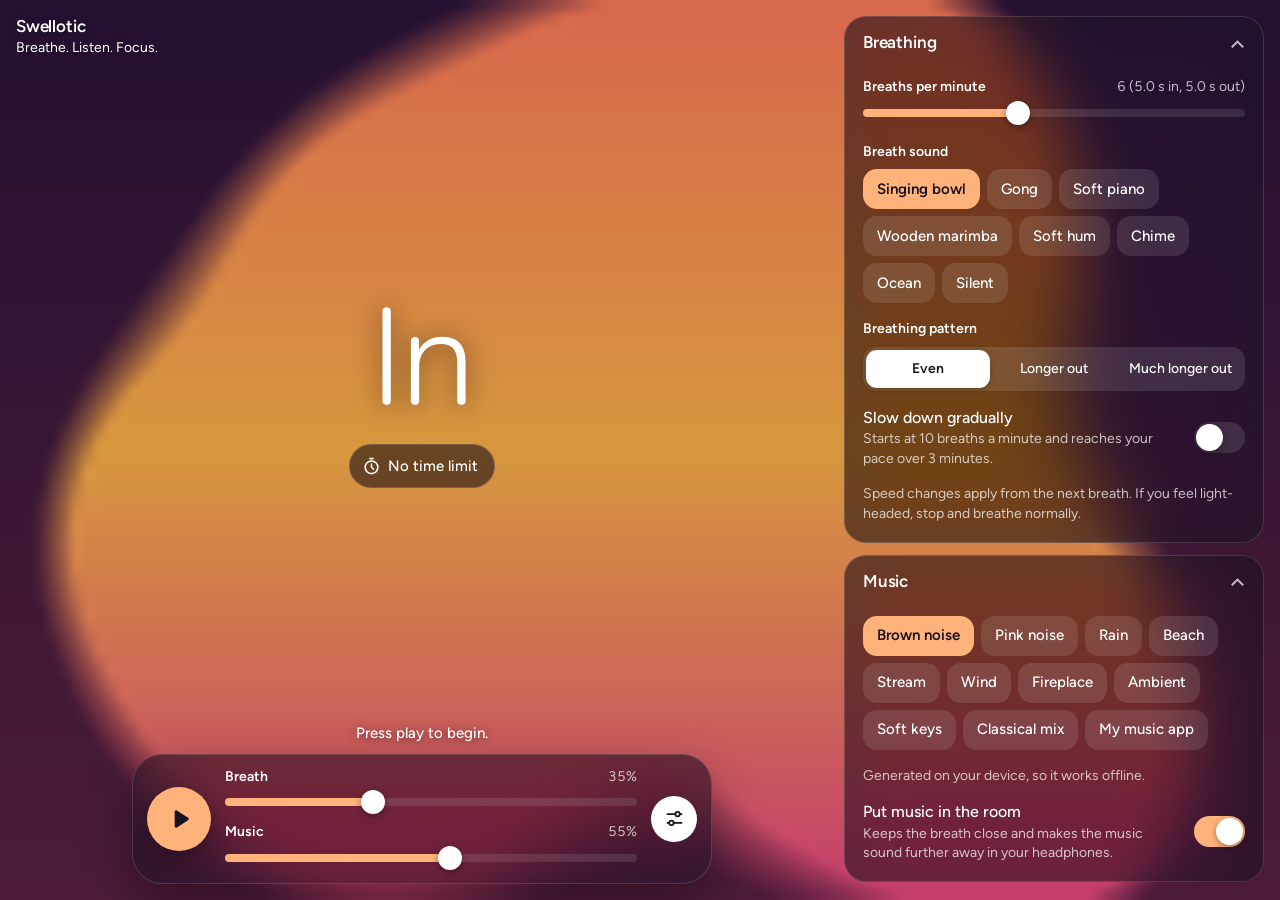
==== index.html @ b5302811 "updated ui" ====
<!doctype html>
<html lang="en-GB">
<head>
<meta charset="utf-8">
<meta name="viewport" content="width=device-width, initial-scale=1, viewport-fit=cover">
<title>Swellotic</title>
<meta name="description" content="A breathing guide with music or ambient sound, with separate volumes for each.">
<meta name="theme-color" content="#15111d">
<meta name="mobile-web-app-capable" content="yes">
<meta name="apple-mobile-web-app-capable" content="yes">
<meta name="apple-mobile-web-app-title" content="Swellotic">
<meta name="apple-mobile-web-app-status-bar-style" content="black-translucent">
<link rel="manifest" href="manifest.webmanifest">
<link rel="icon" href="icons/icon.svg" type="image/svg+xml">
<link rel="icon" href="icons/icon-192.png" type="image/png" sizes="192x192">
<link rel="apple-touch-icon" href="icons/apple-touch-icon.png">
<link rel="stylesheet" href="styles.css">
</head>
<body class="launch">
<div class="splash" id="splash" aria-hidden="true">
  <div class="splash-mark">
    <svg class="splash-art" viewBox="0 0 160 100">
      <defs>
        <linearGradient id="splashSun" x1="0" y1="0" x2="0" y2="1"><stop offset="0" stop-color="#ffc58a"/><stop offset="1" stop-color="#ff7a59"/></linearGradient>
        <radialGradient id="splashGlow"><stop offset="0" stop-color="#ffb27a" stop-opacity=".5"/><stop offset="1" stop-color="#ffb27a" stop-opacity="0"/></radialGradient>
        <clipPath id="splashSea"><path d="M8 59C24 53 40 53 56 59S88 66 104 59 136 52 152 58L160 58V0H0V59Z"/></clipPath>
      </defs>
      <circle class="splash-glow" cx="80" cy="50" r="50" fill="url(#splashGlow)"/>
      <g clip-path="url(#splashSea)"><circle class="splash-sun" cx="80" cy="50" r="24" fill="url(#splashSun)"/></g>
      <path class="splash-wave" d="M8 59C24 53 40 53 56 59S88 66 104 59 136 52 152 58" stroke="#e8487e"/>
      <path class="splash-wave two" d="M20 70C34 65 48 65 62 70S90 76 104 70 128 65 140 69" stroke="#ffb347"/>
    </svg>
    <p class="splash-name"><span style="--i:0">S</span><span style="--i:1">w</span><span style="--i:2">e</span><span style="--i:3">l</span><span style="--i:4">l</span><span style="--i:5">o</span><span style="--i:6">t</span><span style="--i:7">i</span><span style="--i:8">c</span></p>
    <p class="splash-line"><span style="--i:0">Breathe.</span> <span style="--i:1">Listen.</span> <span style="--i:2">Focus.</span></p>
  </div>
</div>
<canvas id="tide" aria-hidden="true"></canvas>
<main class="app" id="app">
  <div class="stage">
    <div class="top"><div class="brand"><h1>Swellotic</h1><p class="tagline">Breathe. Listen. Focus.</p></div></div>
    <div class="phase">
      <span id="word">In</span>
      <span id="timing" class="glass" hidden></span>
      <button id="sessionBtn" class="session-btn glass" type="button" aria-haspopup="dialog" aria-controls="sessionSheet" aria-expanded="false">
        <svg viewBox="0 0 24 24" aria-hidden="true"><circle cx="12" cy="13" r="8"/><path d="M12 9v4l2.5 2.5M10 2h4"/></svg>
        <span class="sr">Session: </span><span id="sessionSum"></span>
      </button>
    </div>
    <div class="foot">
      <p id="status" role="status">Press play to begin.</p>
      <button id="resume" class="update glass" type="button" hidden>Sound paused. Tap to resume.</button>
      <button id="update" class="update glass" type="button" hidden>A new version is ready. Tap to update.</button>
      <div class="now glass" id="nowPlaying" hidden>
        <p class="now-info"><span id="pieceTitle"></span><small><span id="pieceTime"></span><span id="pieceBy"></span></small></p>
        <button id="prevPiece" class="round" type="button" aria-label="Previous piece">
          <svg viewBox="0 0 24 24" aria-hidden="true"><path d="M6 5v14M18 6.5v11a1 1 0 0 1-1.5.9l-8.6-5.5a1 1 0 0 1 0-1.8l8.6-5.5a1 1 0 0 1 1.5.9z"/></svg>
        </button>
        <button id="nextPiece" class="round" type="button" aria-label="Next piece">
          <svg viewBox="0 0 24 24" aria-hidden="true"><path d="M18 5v14M6 6.5v11a1 1 0 0 0 1.5.9l8.6-5.5a1 1 0 0 0 0-1.8L7.5 5.6A1 1 0 0 0 6 6.5z"/></svg>
        </button>
        <button id="repeatOne" class="round" type="button" aria-pressed="false" aria-label="Repeat this piece">
          <svg viewBox="0 0 24 24" aria-hidden="true"><path d="M17 3l3 3-3 3M4 11V9.5A3.5 3.5 0 0 1 7.5 6H20M7 21l-3-3 3-3M20 13v1.5a3.5 3.5 0 0 1-3.5 3.5H4"/><text x="12" y="14.6" font-size="7.5" font-weight="700" text-anchor="middle" fill="currentColor" stroke="none">1</text></svg>
        </button>
      </div>
      <div class="bar glass">
        <button id="go" type="button" aria-label="Start">
          <svg class="play-icon" viewBox="0 0 24 24" aria-hidden="true"><path d="M8 5.3c0-1 1.1-1.6 2-1.1l10.4 6.7c.8.5.8 1.7 0 2.2L10 19.8c-.9.5-2-.1-2-1.1z"/></svg>
          <svg class="stop-icon" viewBox="0 0 24 24" aria-hidden="true"><rect x="6" y="6" width="12" height="12" rx="2.5"/></svg>
        </button>
        <div class="mix">
          <div class="row"><label for="breathVol">Breath <output id="breathOut" for="breathVol"></output></label>
            <input id="breathVol" type="range" min="0" max="100"></div>
          <div class="row"><label for="musicVol">Music <output id="musicOut" for="musicVol"></output></label>
            <input id="musicVol" type="range" min="0" max="100"></div>
        </div>
        <button id="quiet" class="round" type="button" aria-label="Settings" aria-expanded="true" aria-controls="desk">
          <svg viewBox="0 0 24 24" aria-hidden="true"><path d="M4 7h9M18 7h2M4 17h2M11 17h9"/><circle cx="15.5" cy="7" r="2.5"/><circle cx="8.5" cy="17" r="2.5"/></svg>
        </button>
      </div>
    </div>
  </div>

  <div class="desk" id="desk">
    <div class="sheet-head"><h2>Settings</h2><button id="done" class="done-btn" type="button">Done</button></div>
    <div class="desk-body" id="deskBody">
    <details class="panel glass" id="panel-pace">
      <summary><h2>Breathing</h2><span class="sum" id="sum-pace"></span></summary>
      <div class="panel-body">
        <div class="row"><label for="bpm">Breaths per minute <output id="bpmOut" for="bpm"></output></label>
          <input id="bpm" type="range" min="2" max="12" step="0.5"></div>
        <fieldset><legend>Breath sound</legend><div class="chips" id="cue"></div></fieldset>
        <fieldset><legend>Breathing pattern</legend><div class="chips seg" id="ratio"></div></fieldset>
        <label class="check"><span>Slow down gradually<small>Starts at 10 breaths a minute and reaches your pace over 3 minutes.</small></span><input id="ease" type="checkbox"></label>
        <p class="note">Speed changes apply from the next breath. If you feel light-headed, stop and breathe normally.</p>
      </div>
    </details>

    <details class="panel glass" id="panel-music">
      <summary><h2>Music</h2><span class="sum" id="sum-music"></span></summary>
      <div class="panel-body">
        <div class="chips" id="track" role="radiogroup" aria-label="Music"></div>
        <div class="piece" id="classical" hidden>
          <p class="note" id="pieceCount"></p>
          <label class="check" id="saveRow"><span>Save all for offline<small id="savedNote"></small></span><input id="saveAll" type="checkbox"></label>
        </div>
        <p class="note" id="trackNote"></p>
        <label class="check"><span>Put music in the room<small>Keeps the breath close and makes the music sound further away in your headphones.</small></span><input id="room" type="checkbox"></label>
      </div>
    </details>

    <details class="panel glass" id="panel-look">
        <summary><h2>Visuals</h2><span class="sum" id="sum-look"></span></summary>
        <div class="panel-body">
          <fieldset><legend>Scene</legend><div class="chips" id="visual"></div></fieldset>
          <fieldset><legend>Colours</legend><div class="chips" id="palette"></div></fieldset>
          <label class="check"><span>In and Out</span><input id="words" type="checkbox"></label>
          <label class="check"><span>Countdown</span><input id="countdown" type="checkbox"></label>
        </div>
      </details>
    </div>
  </div>
</main>

<div class="scrim" id="scrim"></div>
<section class="drawer" id="sessionSheet" role="dialog" aria-modal="true" aria-labelledby="sessionTitle">
  <div class="drawer-head"><h2 id="sessionTitle">Session</h2><button id="sessionDone" class="done-btn" type="button">Done</button></div>
  <div class="drawer-body">
    <div class="tabs" role="tablist" aria-label="Session type">
      <button class="tab" id="tab-timer" type="button" role="tab" aria-controls="pane-timer">Timer</button>
      <button class="tab" id="tab-interval" type="button" role="tab" aria-controls="pane-interval">Interval</button>
    </div>
    <div class="pane" id="pane-timer" role="tabpanel" aria-labelledby="tab-timer">
      <p class="note">Breathe until you press stop, or for a set time.</p>
      <fieldset><legend>Stop after</legend><div class="chips" id="limit"></div></fieldset>
      <div class="row" id="customRow" hidden><label for="customMin">Custom length <output id="customOut" for="customMin"></output></label>
        <input id="customMin" type="range" min="5" max="240" step="5"></div>
    </div>
    <div class="pane" id="pane-interval" role="tabpanel" aria-labelledby="tab-interval" hidden>
      <p class="note">Take turns between a swell, for focus, and a rest, for a quiet break. Sound pauses while you rest, and a soft chime marks each change.</p>
      <div class="row"><label for="swellMin">Swell <output id="swellOut" for="swellMin"></output></label>
        <input id="swellMin" type="range" min="5" max="90" step="5"></div>
      <div class="row"><label for="restMin">Rest <output id="restOut" for="restMin"></output></label>
        <input id="restMin" type="range" min="1" max="30" step="1"></div>
      <fieldset><legend>Rounds</legend><div class="chips" id="rounds"></div></fieldset>
      <p class="note" id="intervalNote"></p>
    </div>
  </div>
</section>
<script src="app.js"></script>
</body>
</html>
---- styles.css ----
/* Fonts are bundled so the app works offline and visitors' details aren't sent to a font service. Licences are in fonts/. */
@font-face { font-family: "Figtree"; font-style: normal; font-weight: 400; font-display: swap; src: url("fonts/figtree-latin-400-normal.woff2") format("woff2"); }
@font-face { font-family: "Figtree"; font-style: normal; font-weight: 500; font-display: swap; src: url("fonts/figtree-latin-500-normal.woff2") format("woff2"); }
@font-face { font-family: "Figtree"; font-style: normal; font-weight: 600; font-display: swap; src: url("fonts/figtree-latin-600-normal.woff2") format("woff2"); }
@font-face { font-family: "Nunito"; font-style: normal; font-weight: 300; font-display: swap; src: url("fonts/nunito-latin-300-normal.woff2") format("woff2"); }

/* Page basics: safe-area padding keeps content clear of the iPhone notch and home bar. */
:root { padding-top: env(safe-area-inset-top, 0px); padding-bottom: env(safe-area-inset-bottom, 0px); }
body { margin: 0; }
img { max-width: 100%; }
[hidden] { display: none !important; }

/* Layout: the breathing scene fills the window; frosted glass controls float over it, with a player bar always in reach. */
:root {
  color-scheme: dark;
  --ink: #ffffff; --soft: rgba(255, 255, 255, .72); --hair: rgba(255, 255, 255, .14);
  --well: rgba(255, 255, 255, .11); --glass: rgba(26, 21, 36, .62); --sheet: rgba(26, 21, 36, .8);
  --on-tint: #17121f; --tint: #ffb27a; --night: #15111d;
  --body: -apple-system, BlinkMacSystemFont, "SF Pro Text", "Figtree", "Segoe UI", system-ui, sans-serif;
  --round: ui-rounded, "SF Pro Rounded", "Nunito", -apple-system, system-ui, sans-serif;
}
*, *::before, *::after { box-sizing: border-box; }
/* The app fills the visible screen. --app-height and --short come from fitScreen in app.js, because iPhone CSS heights can
   include space under Safari's toolbar, or come up one status bar short in the installed app. */
html, body { height: 100%; height: 100dvh; height: var(--app-height, 100dvh); overflow: hidden; }
body {
  background: var(--night); color: var(--ink); font: 400 16px/1.4 var(--body);
  -webkit-font-smoothing: antialiased; -webkit-tap-highlight-color: transparent;
  padding-left: max(16px, env(safe-area-inset-left, 0px));
  padding-right: max(16px, env(safe-area-inset-right, 0px));
  padding-block: 16px;
}
#tide { position: fixed; top: 0; left: 0; width: 100%; height: 100%; height: 100lvh; height: max(var(--app-height, 100lvh), 100lvh); }
.glass {
  background: var(--glass); border: 1px solid var(--hair);
  -webkit-backdrop-filter: blur(30px) saturate(170%); backdrop-filter: blur(30px) saturate(170%);
}
@supports not ((backdrop-filter: blur(1px)) or (-webkit-backdrop-filter: blur(1px))) { .glass { background: var(--sheet); } }
.app {
  position: relative; height: 100%; display: grid; gap: 16px;
  grid-template-columns: minmax(0, 1fr) minmax(0, 420px);
}
.app.quiet { grid-template-columns: minmax(0, 1fr); }
.app.quiet .desk { display: none; }
.stage { min-width: 0; min-height: 0; display: grid; grid-template-rows: auto minmax(0, 1fr) auto; gap: 12px; }
.top { display: flex; justify-content: space-between; align-items: center; gap: 12px; }
h1 { margin: 0; font: 600 1.0625rem/1.2 var(--body); letter-spacing: -.01em; text-shadow: 0 1px 10px rgba(0, 0, 0, .45); }
.tagline { margin: 2px 0 0; font-size: .875rem; color: var(--ink); text-shadow: 0 1px 10px rgba(0, 0, 0, .6); }
.phase { display: flex; flex-direction: column; gap: 10px; align-items: center; justify-content: center; text-align: center; min-height: 0; }
#word {
  font: 300 clamp(4.5rem, 14vw, 8.5rem)/1 var(--round); letter-spacing: -.02em;
  text-shadow: 0 2px 26px rgba(0, 0, 0, .55);
}
#timing { font-size: .9375rem; font-weight: 500; font-variant-numeric: tabular-nums; padding: 5px 14px; border-radius: 999px; }
.foot { display: grid; gap: 10px; justify-items: center; }
#status { margin: 0; font-size: .9375rem; font-weight: 500; text-align: center; text-shadow: 0 1px 10px rgba(0, 0, 0, .6); }
#status:empty { display: none; }
.done-btn { background: transparent; color: var(--tint); font-weight: 600; min-height: 44px; padding: 0 6px; }

/* Session button under the breathing word, and the drawer it opens. */
.session-btn {
  display: inline-flex; align-items: center; gap: 7px; min-height: 44px; padding: 6px 16px 6px 12px; margin-top: 6px;
  border-radius: 999px; font-size: .9375rem; font-weight: 500; font-variant-numeric: tabular-nums;
}
.session-btn svg { width: 19px; height: 19px; flex: none; fill: none; stroke: currentColor; stroke-width: 2; stroke-linecap: round; }
.scrim { position: fixed; inset: 0; bottom: calc(-1 * var(--short, 0px)); z-index: 11; background: rgba(8, 6, 14, .45); opacity: 0; visibility: hidden; transition: opacity .3s ease, visibility .3s; }
.scrim.open { opacity: 1; visibility: visible; }
.drawer {
  position: fixed; z-index: 12; left: 0; right: 0; bottom: calc(-1 * var(--short, 0px)); max-width: 520px; max-height: 88%; margin-inline: auto;
  display: flex; flex-direction: column; overflow: hidden; border-radius: 28px 28px 0 0;
  background: var(--sheet); border: 1px solid var(--hair); border-bottom: 0; box-shadow: 0 -16px 50px rgba(0, 0, 0, .4);
  -webkit-backdrop-filter: blur(34px) saturate(170%); backdrop-filter: blur(34px) saturate(170%);
  transform: translateY(105%); visibility: hidden; transition: transform .32s cubic-bezier(.2, .9, .3, 1), visibility .32s;
}
.drawer.open { transform: none; visibility: visible; }
.drawer-head {
  display: flex; flex: none; justify-content: space-between; align-items: center; background: #1d1827;
  padding: 10px max(20px, env(safe-area-inset-right, 0px)) 6px max(20px, env(safe-area-inset-left, 0px));
}
.drawer-head h2 { font-size: 1.25rem; }
.drawer-body {
  display: grid; gap: 18px; overflow-y: auto; overscroll-behavior: contain;
  padding: 14px max(20px, env(safe-area-inset-right, 0px)) calc(24px + env(safe-area-inset-bottom, 0px)) max(20px, env(safe-area-inset-left, 0px));
}
.pane { display: grid; gap: 16px; }
/* Timer and Interval tabs, styled like the breathing pattern switch. */
.tabs { display: grid; grid-template-columns: 1fr 1fr; gap: 2px; padding: 3px; border-radius: 14px; background: var(--well); }
.tab { min-height: 44px; border-radius: 11px; background: transparent; font-size: .9375rem; font-weight: 600; color: var(--soft); }
.tab[aria-selected="true"] { background: #fff; color: var(--on-tint); box-shadow: 0 2px 7px rgba(0, 0, 0, .25); }
.update { min-height: 44px; padding: 8px 18px; border-radius: 999px; font-size: .9375rem; font-weight: 500; }
.bar {
  width: 100%; max-width: 580px; border-radius: 30px; padding: 12px 14px;
  display: grid; grid-template-columns: auto minmax(0, 1fr) auto; gap: 14px; align-items: center;
  box-shadow: 0 18px 50px rgba(0, 0, 0, .35);
}
.mix { display: grid; gap: 7px; min-width: 0; }
button { font: inherit; color: inherit; border: 0; cursor: pointer; }
#go {
  width: 64px; height: 64px; border-radius: 50%; background: var(--tint); color: var(--on-tint);
  display: grid; place-items: center; box-shadow: 0 6px 20px rgba(0, 0, 0, .3); transition: transform .16s ease;
}
#go:active { transform: scale(.93); }
#go svg { width: 26px; height: 26px; fill: currentColor; }
#go .stop-icon { display: none; }
#go.playing .play-icon { display: none; }
#go.playing .stop-icon { display: block; }
.round {
  width: 46px; height: 46px; border-radius: 50%; background: var(--well); display: grid; place-items: center;
}
.round svg { width: 21px; height: 21px; stroke: currentColor; fill: none; stroke-width: 2; stroke-linecap: round; }
.round[aria-expanded="true"] { background: var(--ink); color: var(--on-tint); }
.row { display: grid; gap: 3px; min-width: 0; }
.row label { display: flex; flex-wrap: wrap; justify-content: space-between; gap: 2px 10px; font-size: .875rem; font-weight: 600; }
output { font-weight: 400; color: var(--soft); white-space: nowrap; font-variant-numeric: tabular-nums; }
input[type=range] {
  -webkit-appearance: none; appearance: none; width: 100%; height: 26px; margin: 0; background: transparent; cursor: pointer; --v: 50%;
}
input[type=range]::-webkit-slider-runnable-track {
  height: 8px; border-radius: 8px; background: linear-gradient(to right, var(--tint) var(--v), var(--well) var(--v));
}
input[type=range]::-moz-range-track { height: 8px; border-radius: 8px; background: var(--well); }
input[type=range]::-moz-range-progress { height: 8px; border-radius: 8px; background: var(--tint); }
input[type=range]::-webkit-slider-thumb {
  -webkit-appearance: none; width: 24px; height: 24px; margin-top: -8px; border-radius: 50%;
  background: #fff; box-shadow: 0 2px 7px rgba(0, 0, 0, .4);
}
input[type=range]::-moz-range-thumb { width: 24px; height: 24px; border: 0; border-radius: 50%; background: #fff; box-shadow: 0 2px 7px rgba(0, 0, 0, .4); }
input[type=range]:disabled { opacity: .45; }
.desk { display: flex; flex-direction: column; min-width: 0; min-height: 0; }
/* Only the panels scroll, so the settings header can never move. */
.desk-body { flex: 1; display: flex; flex-direction: column; gap: 12px; min-height: 0; overflow-y: auto; scrollbar-width: none; overscroll-behavior: contain; }
.desk-body::-webkit-scrollbar { display: none; }
.sheet-head { display: none; }
.panel { border-radius: 22px; min-width: 0; flex: none; }
.panel summary {
  list-style: none; cursor: pointer; display: grid; grid-template-columns: minmax(0, 1fr) auto;
  column-gap: 10px; align-items: center; min-height: 58px; padding: 11px 18px; border-radius: 22px;
}
.panel summary::-webkit-details-marker { display: none; }
.panel summary::after {
  content: ""; grid-column: 2; grid-row: 1 / span 2; width: 9px; height: 9px; margin-right: 3px;
  border-right: 2px solid var(--soft); border-bottom: 2px solid var(--soft); transform: rotate(45deg); transition: transform .2s ease;
}
.panel[open] summary::after { transform: rotate(-135deg); }
h2 { margin: 0; font-size: 1.0625rem; font-weight: 600; letter-spacing: -.01em; }
.sum { grid-column: 1; color: var(--soft); font-size: .9375rem; overflow-wrap: anywhere; }
.panel[open] .sum { display: none; }
.panel-body { display: grid; gap: 16px; padding: 2px 18px 18px; min-width: 0; }
fieldset { border: 0; padding: 0; margin: 0; min-width: 0; display: grid; gap: 8px; }
legend { padding: 0; margin-bottom: 8px; font-size: .875rem; font-weight: 600; }
.chips { display: flex; flex-wrap: wrap; gap: 7px; }
.chips label { position: relative; cursor: pointer; min-width: 0; }
.chips input { position: absolute; opacity: 0; inset: 0; margin: 0; cursor: pointer; }
.chips span {
  display: flex; align-items: center; justify-content: center; min-height: 40px; padding: 6px 14px; border-radius: 14px;
  background: var(--well); font-size: .9375rem; font-weight: 500; text-align: center; transition: background .16s ease, color .16s ease;
}
.chips input:checked + span { background: var(--tint); color: var(--on-tint); font-weight: 600; }
.chips.seg { display: grid; grid-auto-flow: column; grid-auto-columns: minmax(0, 1fr); gap: 2px; padding: 3px; border-radius: 14px; background: var(--well); }
.chips.seg span { background: transparent; min-height: 38px; padding: 5px 6px; border-radius: 11px; font-size: .875rem; }
.chips.seg input:checked + span { background: #fff; box-shadow: 0 2px 7px rgba(0, 0, 0, .25); }
.check { display: flex; gap: 12px; align-items: center; justify-content: space-between; cursor: pointer; font-weight: 500; }
.check small { display: block; color: var(--soft); font-size: .875rem; font-weight: 400; }
.check input {
  -webkit-appearance: none; appearance: none; flex: none; position: relative; margin: 0; width: 51px; height: 31px;
  border-radius: 31px; background: var(--well); cursor: pointer; transition: background .2s ease;
}
.check input::after {
  content: ""; position: absolute; top: 2px; left: 2px; width: 27px; height: 27px; border-radius: 50%;
  background: #fff; box-shadow: 0 2px 6px rgba(0, 0, 0, .35); transition: transform .2s ease;
}
.check input:checked { background: var(--tint); }
.check input:checked::after { transform: translateX(20px); }
.check input:disabled { opacity: .45; }
.note { margin: 0; color: var(--soft); font-size: .875rem; }
/* Classical mix on the main screen: what's playing, with previous, next and repeat-one controls. */
.now {
  width: 100%; max-width: 580px; border-radius: 22px; padding: 6px 8px 6px 16px;
  display: grid; grid-template-columns: minmax(0, 1fr) auto auto auto; gap: 4px; align-items: center;
}
.now-info { margin: 0; display: grid; min-width: 0; font-size: .9375rem; font-weight: 600; }
.now-info > span, .now-info small { overflow: hidden; white-space: nowrap; text-overflow: ellipsis; }
.now-info small { color: var(--soft); font-size: .8125rem; font-weight: 400; font-variant-numeric: tabular-nums; }
#pieceTime:not(:empty) + span::before { content: " · "; }
.now .round { width: 44px; height: 44px; background: transparent; }
.piece { display: grid; gap: 10px; padding: 12px 14px; border-radius: 16px; background: var(--well); }
.round[aria-pressed="true"] { background: var(--tint); color: var(--on-tint); }
.sr { position: absolute; width: 1px; height: 1px; overflow: hidden; clip-path: inset(50%); }
:focus-visible, .chips input:focus-visible + span, .file:focus-within { outline: 2px solid var(--ink); outline-offset: 2px; }
@media (max-width: 899px) {
  .app, .app.quiet { grid-template-columns: minmax(0, 1fr); }
  .desk, .app.quiet .desk {
    display: flex; position: fixed; z-index: 5; left: 0; right: 0; bottom: calc(-1 * var(--short, 0px)); max-width: 620px; margin-inline: auto; max-height: 84%;
    overflow: hidden; border-radius: 28px 28px 0 0; background: var(--sheet); border: 1px solid var(--hair); border-bottom: 0;
    -webkit-backdrop-filter: blur(34px) saturate(170%); backdrop-filter: blur(34px) saturate(170%);
    box-shadow: 0 -16px 50px rgba(0, 0, 0, .4); transition: transform .32s cubic-bezier(.2, .9, .3, 1), visibility .32s;
  }
  .app.quiet .desk { transform: translateY(105%); visibility: hidden; }
  .sheet-head {
    display: flex; flex: none; justify-content: space-between; align-items: center; background: #1d1827;
    padding: 10px max(20px, env(safe-area-inset-right, 0px)) 6px max(20px, env(safe-area-inset-left, 0px));
  }
  .desk-body { padding: 10px max(14px, env(safe-area-inset-right, 0px)) calc(18px + env(safe-area-inset-bottom, 0px)) max(14px, env(safe-area-inset-left, 0px)); }
  .sheet-head h2 { font-size: 1.25rem; }
}
@media (max-height: 640px) { #go { width: 54px; height: 54px; } #word { font-size: 4rem; } }
@media (prefers-reduced-motion: reduce) { * { transition: none !important; } }

/* Launch screen: the sun rises behind the swell like a breath in, the name settles, then the tagline arrives one word at a time.
   It fades away by itself after about two and a half seconds, and a tap or key press skips it. */
.splash {
  position: fixed; inset: 0; bottom: calc(-1 * var(--short, 0px)); z-index: 20; display: grid; place-items: center; padding: 24px;
  background: radial-gradient(120% 80% at 50% 40%, #2a1238 0%, var(--night) 70%);
  animation: splash-out .5s cubic-bezier(.4, 0, .2, 1) 2.1s forwards;
}
.splash.skip { animation: splash-out .3s ease forwards; }
.splash-mark { display: grid; justify-items: center; text-align: center; animation: splash-drift .5s cubic-bezier(.4, 0, .2, 1) 2.1s forwards; }
.splash.skip .splash-mark { animation: splash-drift .3s ease forwards; }
.splash-art { width: min(52vw, 200px); height: auto; overflow: visible; margin-bottom: 6px; }
.splash-art * { transform-box: fill-box; transform-origin: center; }
.splash-glow { opacity: 0; animation: splash-glow 1.6s cubic-bezier(.2, .8, .2, 1) .1s forwards; }
.splash-sun { transform: translateY(70%); animation: splash-rise 1.2s cubic-bezier(.22, .9, .25, 1) .15s forwards; }
.splash-wave { fill: none; stroke-width: 3.2; stroke-linecap: round; stroke-dasharray: 160; stroke-dashoffset: 160; animation: splash-draw 1s cubic-bezier(.45, 0, .2, 1) .2s forwards; }
.splash-wave.two { stroke-width: 2.6; opacity: .85; animation-delay: .38s; }
.splash-name { margin: 0; font: 300 clamp(2.75rem, 13vw, 4.25rem)/1.05 var(--round); letter-spacing: -.015em; }
.splash-name span {
  display: inline-block; opacity: 0; transform: translateY(.3em); filter: blur(6px);
  animation: splash-letter .8s cubic-bezier(.2, .8, .2, 1) calc(.5s + var(--i) * 45ms) forwards;
}
/* The breathing word waits until the launch screen has gone, so the two don't overlap. */
.phase { transition: opacity .6s ease; }
.launch .phase { opacity: 0; }
/* The negative margin cancels the letter spacing after the last word, so the line stays centred. */
.splash-line { margin: 14px -.26em 0 0; font-size: .8125rem; font-weight: 500; letter-spacing: .26em; text-transform: uppercase; color: #ffb27a; }
.splash-line span { display: inline-block; opacity: 0; transform: translateY(6px); animation: splash-word .6s ease calc(1.05s + var(--i) * .2s) forwards; }
@keyframes splash-glow { from { opacity: 0; transform: scale(.4); } to { opacity: 1; transform: scale(1); } }
@keyframes splash-rise { to { transform: none; } }
@keyframes splash-draw { to { stroke-dashoffset: 0; } }
@keyframes splash-letter { to { opacity: 1; transform: none; filter: none; } }
@keyframes splash-word { to { opacity: 1; transform: none; } }
@keyframes splash-drift { to { transform: scale(1.04); filter: blur(4px); } }
@keyframes splash-out { to { opacity: 0; visibility: hidden; pointer-events: none; } }
@media (prefers-reduced-motion: reduce) {
  .splash-mark, .splash-mark *, .splash.skip .splash-mark { animation: none !important; opacity: 1 !important; transform: none !important; filter: none !important; stroke-dashoffset: 0 !important; }
  .splash-wave.two { opacity: .85 !important; }
}
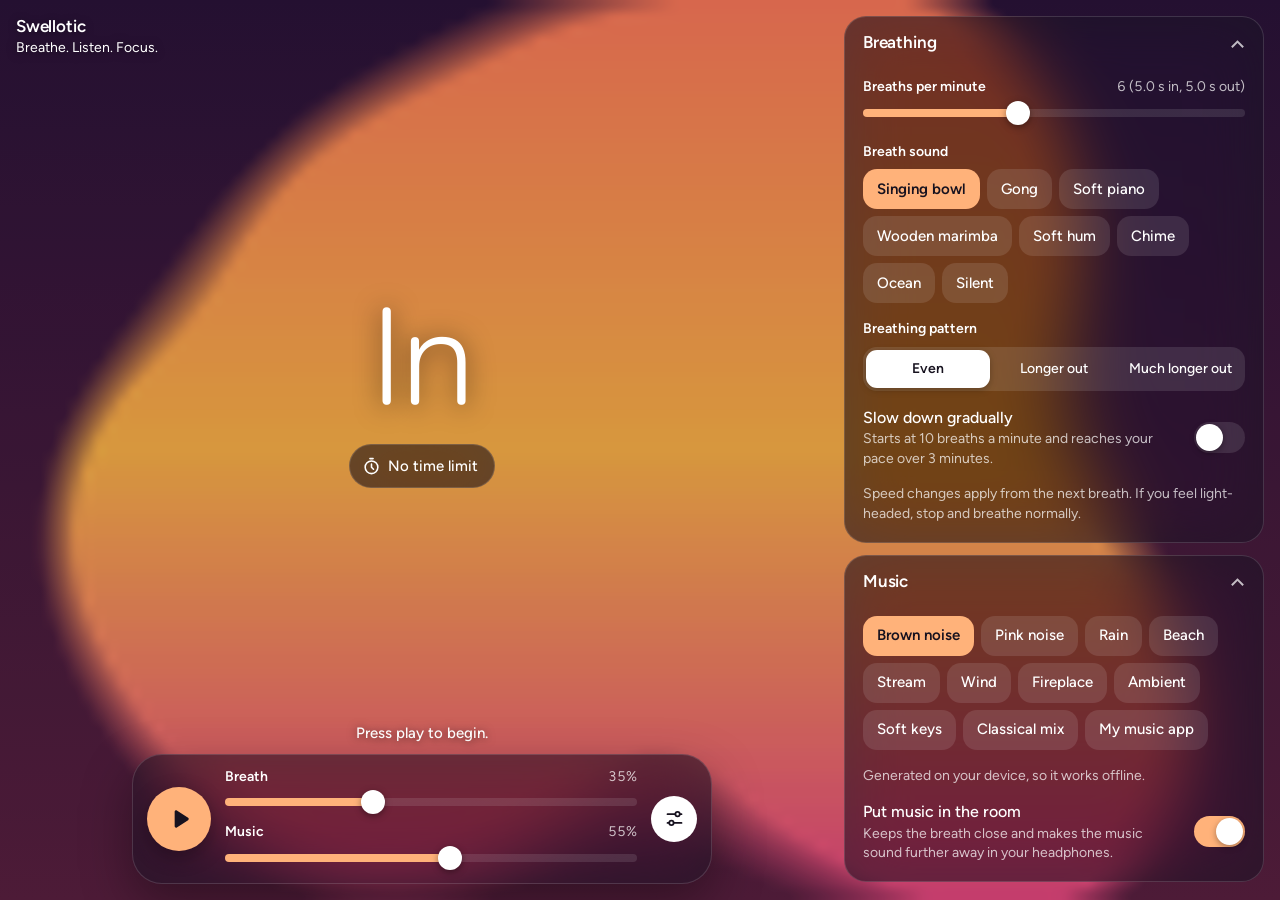
==== commit 7d4cb028: "Updated ui" ====
--- a/index.html
+++ b/index.html
@@ -122,7 +122,7 @@
 </main>
 
 <div class="scrim" id="scrim"></div>
-<section class="drawer" id="sessionSheet" role="dialog" aria-modal="true" aria-labelledby="sessionTitle">
+<section class="drawer" id="sessionSheet" tabindex="-1" role="dialog" aria-modal="true" aria-labelledby="sessionTitle">
   <div class="drawer-head"><h2 id="sessionTitle">Session</h2><button id="sessionDone" class="done-btn" type="button">Done</button></div>
   <div class="drawer-body">
     <div class="tabs" role="tablist" aria-label="Session type">
--- a/styles.css
+++ b/styles.css
@@ -22,7 +22,9 @@
 *, *::before, *::after { box-sizing: border-box; }
 /* The app fills the visible screen. --app-height and --short come from fitScreen in app.js, because iPhone CSS heights can
    include space under Safari's toolbar, or come up one status bar short in the installed app. */
-html, body { height: 100%; height: 100dvh; height: var(--app-height, 100dvh); overflow: hidden; }
+html { height: 100%; height: 100dvh; height: var(--app-height, 100dvh); overflow: hidden; }
+/* The body fills the space inside the page's status bar and home indicator padding, never the full height. */
+body { height: 100%; overflow: hidden; }
 body {
   background: var(--night); color: var(--ink); font: 400 16px/1.4 var(--body);
   -webkit-font-smoothing: antialiased; -webkit-tap-highlight-color: transparent;
@@ -73,6 +75,7 @@
   transform: translateY(105%); visibility: hidden; transition: transform .32s cubic-bezier(.2, .9, .3, 1), visibility .32s;
 }
 .drawer.open { transform: none; visibility: visible; }
+.drawer:focus { outline: none; }
 .drawer-head {
   display: flex; flex: none; justify-content: space-between; align-items: center; background: #1d1827;
   padding: 10px max(20px, env(safe-area-inset-right, 0px)) 6px max(20px, env(safe-area-inset-left, 0px));
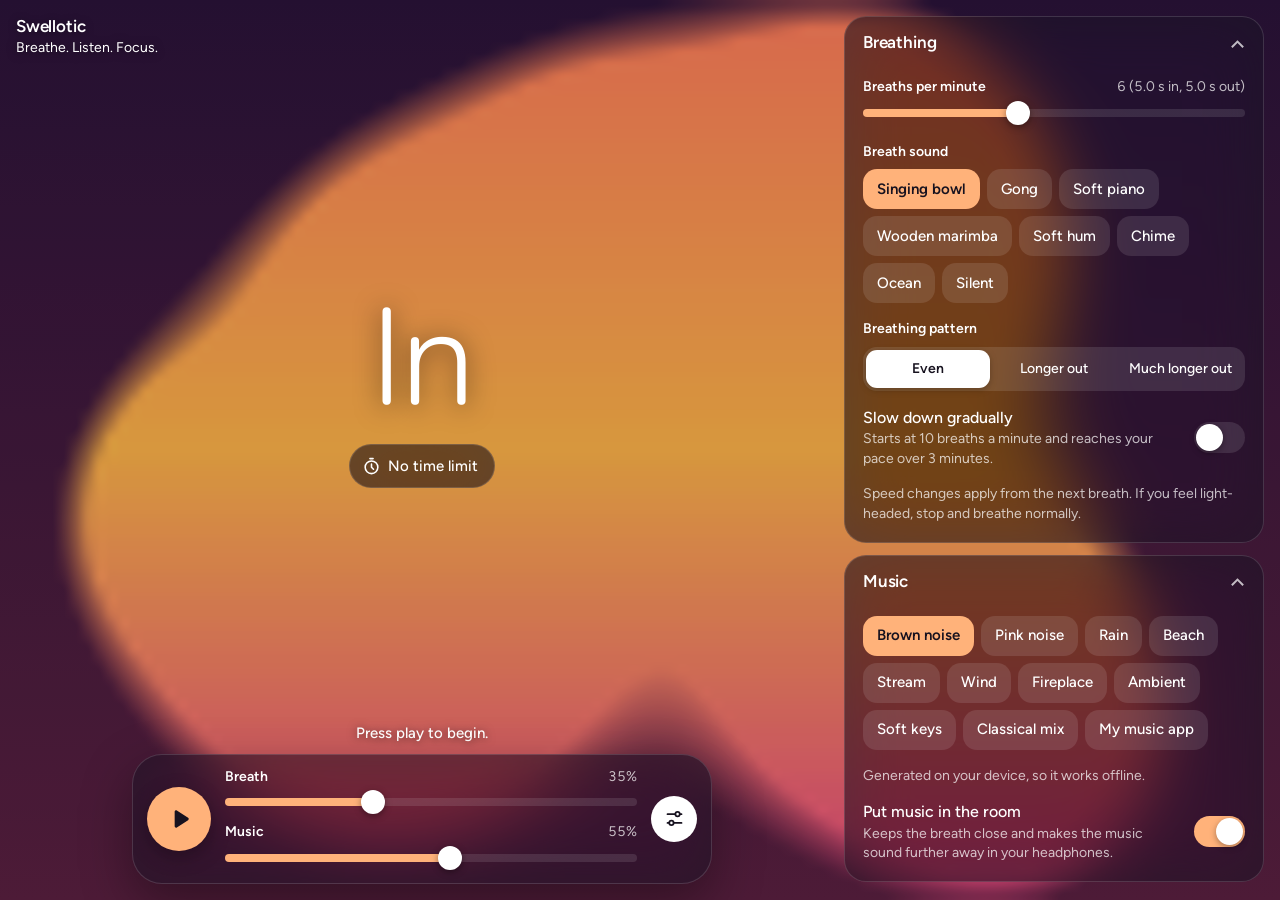
==== commit e0469034: "Add Privacy and Help pages for the web and iPhone apps privacy.html covers what stays on the device," ====
--- a/index.html
+++ b/index.html
@@ -10,6 +10,8 @@
 <meta name="apple-mobile-web-app-capable" content="yes">
 <meta name="apple-mobile-web-app-title" content="Swellotic">
 <meta name="apple-mobile-web-app-status-bar-style" content="black-translucent">
+<!-- Once the iPhone app is on the App Store, add Apple's Smart App Banner here with its app ID from App Store Connect:
+     <meta name="apple-itunes-app" content="app-id=0000000000"> -->
 <link rel="manifest" href="manifest.webmanifest">
 <link rel="icon" href="icons/icon.svg" type="image/svg+xml">
 <link rel="icon" href="icons/icon-192.png" type="image/png" sizes="192x192">
@@ -117,6 +119,7 @@
           <label class="check"><span>Countdown</span><input id="countdown" type="checkbox"></label>
         </div>
       </details>
+    <p class="links"><a href="support.html">Help</a><a href="privacy.html">Privacy</a></p>
     </div>
   </div>
 </main>
--- a/styles.css
+++ b/styles.css
@@ -5,7 +5,8 @@
 @font-face { font-family: "Nunito"; font-style: normal; font-weight: 300; font-display: swap; src: url("fonts/nunito-latin-300-normal.woff2") format("woff2"); }
 
 /* Page basics: safe-area padding keeps content clear of the iPhone notch and home bar. */
-:root { padding-top: env(safe-area-inset-top, 0px); padding-bottom: env(safe-area-inset-bottom, 0px); }
+/* The status bar and home indicator space is padding inside the body, so the body reaches the screen's edges and nothing,
+   such as the player bar's shadow, is cut off in a hard line above the home indicator. */
 body { margin: 0; }
 img { max-width: 100%; }
 [hidden] { display: none !important; }
@@ -23,14 +24,14 @@
 /* The app fills the visible screen. --app-height and --short come from fitScreen in app.js, because iPhone CSS heights can
    include space under Safari's toolbar, or come up one status bar short in the installed app. */
 html { height: 100%; height: 100dvh; height: var(--app-height, 100dvh); overflow: hidden; }
-/* The body fills the space inside the page's status bar and home indicator padding, never the full height. */
 body { height: 100%; overflow: hidden; }
 body {
   background: var(--night); color: var(--ink); font: 400 16px/1.4 var(--body);
   -webkit-font-smoothing: antialiased; -webkit-tap-highlight-color: transparent;
   padding-left: max(16px, env(safe-area-inset-left, 0px));
   padding-right: max(16px, env(safe-area-inset-right, 0px));
-  padding-block: 16px;
+  padding-top: calc(16px + env(safe-area-inset-top, 0px));
+  padding-bottom: calc(16px + env(safe-area-inset-bottom, 0px));
 }
 #tide { position: fixed; top: 0; left: 0; width: 100%; height: 100%; height: 100lvh; height: max(var(--app-height, 100lvh), 100lvh); }
 .glass {
@@ -176,6 +177,9 @@
 .check input:checked::after { transform: translateX(20px); }
 .check input:disabled { opacity: .45; }
 .note { margin: 0; color: var(--soft); font-size: .875rem; }
+.links { margin: 0; display: flex; justify-content: center; gap: 8px; flex: none; }
+.links a { display: inline-flex; align-items: center; min-height: 44px; padding: 0 12px; color: var(--soft); font-size: .875rem; font-weight: 500; text-decoration: none; }
+.links a:hover, .links a:focus-visible { color: var(--ink); text-decoration: underline; }
 /* Classical mix on the main screen: what's playing, with previous, next and repeat-one controls. */
 .now {
   width: 100%; max-width: 580px; border-radius: 22px; padding: 6px 8px 6px 16px;
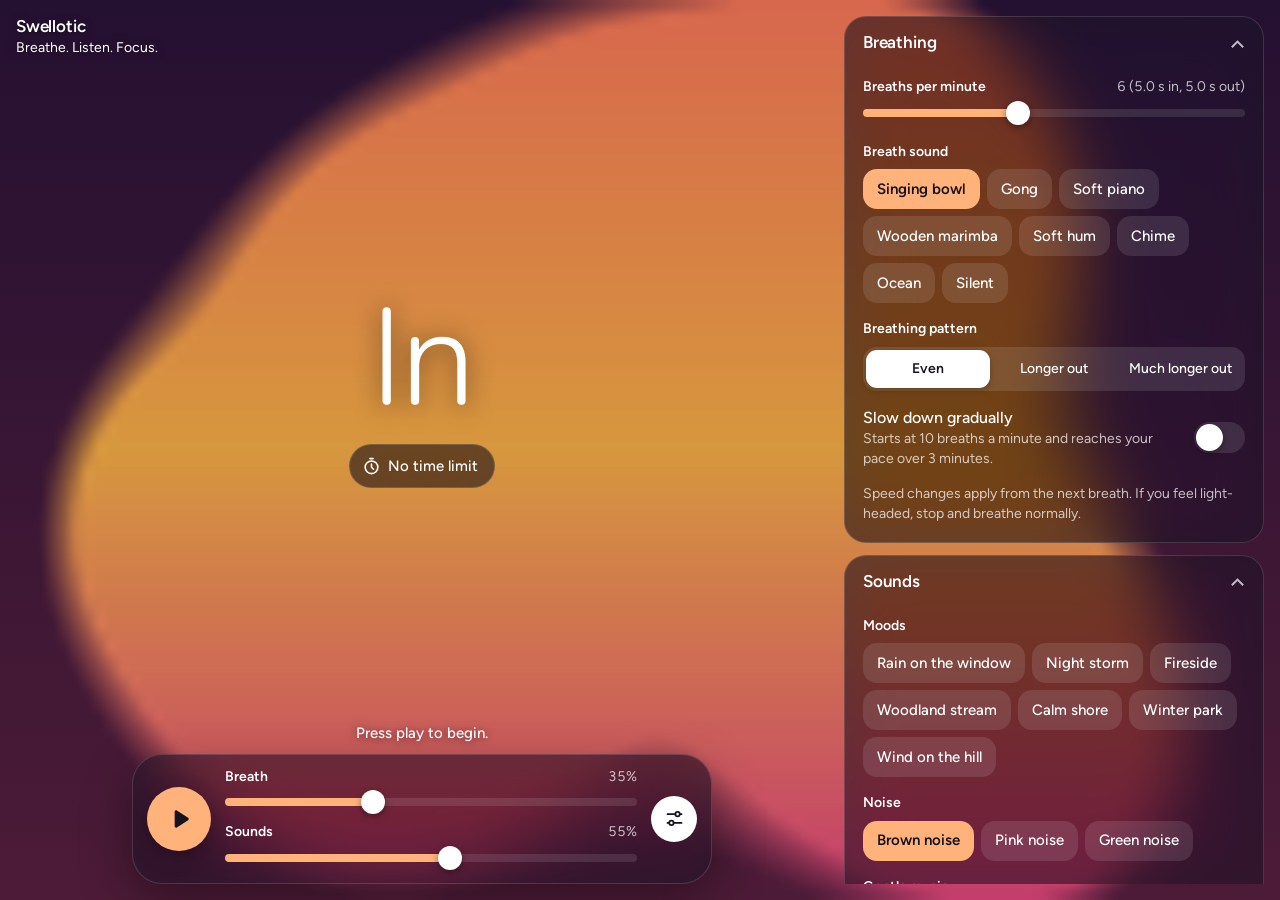
==== commit b7ae4156: "Add sound moods and Adjust sound (test branch) The Music section becomes Sounds, with moods as the m" ====
--- a/index.html
+++ b/index.html
@@ -72,7 +72,7 @@
         <div class="mix">
           <div class="row"><label for="breathVol">Breath <output id="breathOut" for="breathVol"></output></label>
             <input id="breathVol" type="range" min="0" max="100"></div>
-          <div class="row"><label for="musicVol">Music <output id="musicOut" for="musicVol"></output></label>
+          <div class="row"><label for="musicVol">Sounds <output id="musicOut" for="musicVol"></output></label>
             <input id="musicVol" type="range" min="0" max="100"></div>
         </div>
         <button id="quiet" class="round" type="button" aria-label="Settings" aria-expanded="true" aria-controls="desk">
@@ -98,15 +98,22 @@
     </details>
 
     <details class="panel glass" id="panel-music">
-      <summary><h2>Music</h2><span class="sum" id="sum-music"></span></summary>
+      <summary><h2>Sounds</h2><span class="sum" id="sum-music"></span></summary>
       <div class="panel-body">
-        <div class="chips" id="track" role="radiogroup" aria-label="Music"></div>
+        <fieldset><legend>Moods</legend><div class="chips" id="track-moods"></div></fieldset>
+        <fieldset><legend>Noise</legend><div class="chips" id="track-noise"></div></fieldset>
+        <fieldset><legend>Gentle music</legend><div class="chips" id="track-music"></div></fieldset>
+        <button class="adjust-row" id="adjustBtn" type="button" aria-haspopup="dialog" aria-controls="adjustSheet" aria-expanded="false">
+          <span class="adjust-icon" aria-hidden="true"><svg viewBox="0 0 24 24"><path d="M4 7h10M18 7h2M4 17h4M12 17h8"/><circle cx="16" cy="7" r="2"/><circle cx="10" cy="17" r="2"/></svg></span>
+          <span class="adjust-text">Adjust sound<small id="adjustSum">As designed</small></span>
+          <svg class="adjust-chev" viewBox="0 0 24 24" aria-hidden="true"><path d="M9 6l6 6-6 6"/></svg>
+        </button>
         <div class="piece" id="classical" hidden>
           <p class="note" id="pieceCount"></p>
           <label class="check" id="saveRow"><span>Save all for offline<small id="savedNote"></small></span><input id="saveAll" type="checkbox"></label>
         </div>
         <p class="note" id="trackNote"></p>
-        <label class="check"><span>Put music in the room<small>Keeps the breath close and makes the music sound further away in your headphones.</small></span><input id="room" type="checkbox"></label>
+        <label class="check"><span>Put sounds in the room<small>Keeps the breath close and makes the sounds seem further away in your headphones.</small></span><input id="room" type="checkbox"></label>
       </div>
     </details>
 
@@ -149,6 +156,28 @@
     </div>
   </div>
 </section>
+<section class="drawer" id="adjustSheet" tabindex="-1" role="dialog" aria-modal="true" aria-labelledby="adjustTitle">
+  <div class="drawer-head"><h2 id="adjustTitle">Adjust sound</h2><button id="adjustDone" class="done-btn" type="button">Done</button></div>
+  <div class="drawer-body">
+    <div class="row"><label for="adjDistance">Distance</label>
+      <input id="adjDistance" type="range" min="0" max="100" step="1">
+      <div class="ends" aria-hidden="true"><span>Near</span><span>Far</span></div></div>
+    <div class="row"><label for="adjTone">Tone</label>
+      <input id="adjTone" type="range" min="-100" max="100" step="1">
+      <div class="ends" aria-hidden="true"><span>Warm</span><span>Bright</span></div></div>
+    <button class="fine-toggle" id="fineBtn" type="button" aria-expanded="false" aria-controls="fine">
+      <span>Fine tune<small id="fineSum">Not changed</small></span>
+      <svg viewBox="0 0 24 24" aria-hidden="true"><path d="M6 9l6 6 6-6"/></svg>
+    </button>
+    <div class="fine" id="fine" hidden>
+      <div class="layers" id="layers"></div>
+      <fieldset><legend>Frequencies</legend>
+        <div class="faders" id="faders"></div>
+      </fieldset>
+    </div>
+    <button class="text-btn" id="adjustReset" type="button">Reset to how it was designed</button>
+  </div>
+</section>
 <script src="app.js"></script>
 </body>
 </html>
--- a/styles.css
+++ b/styles.css
@@ -22,7 +22,10 @@
 }
 *, *::before, *::after { box-sizing: border-box; }
 /* The app fills the visible screen. --app-height and --short come from fitScreen in app.js, because iPhone CSS heights can
-   include space under Safari's toolbar, or come up one status bar short in the installed app. */
+   include space under Safari's toolbar, or come up one status bar short in the installed app.
+   Sheets fixed to the bottom already reach the real bottom there, so they use bottom: 0. Moving them down by --short hid
+   their last 62 points off the screen (Lloyd's iPhone, 6 November 2026). The scrim and launch screen still extend by it,
+   which is harmless. */
 html { height: 100%; height: 100dvh; height: var(--app-height, 100dvh); overflow: hidden; }
 body { height: 100%; overflow: hidden; }
 body {
@@ -69,7 +72,7 @@
 .scrim { position: fixed; inset: 0; bottom: calc(-1 * var(--short, 0px)); z-index: 11; background: rgba(8, 6, 14, .45); opacity: 0; visibility: hidden; transition: opacity .3s ease, visibility .3s; }
 .scrim.open { opacity: 1; visibility: visible; }
 .drawer {
-  position: fixed; z-index: 12; left: 0; right: 0; bottom: calc(-1 * var(--short, 0px)); max-width: 520px; max-height: 88%; margin-inline: auto;
+  position: fixed; z-index: 12; left: 0; right: 0; bottom: 0; max-width: 520px; max-height: 88%; margin-inline: auto;
   display: flex; flex-direction: column; overflow: hidden; border-radius: 28px 28px 0 0;
   background: var(--sheet); border: 1px solid var(--hair); border-bottom: 0; box-shadow: 0 -16px 50px rgba(0, 0, 0, .4);
   -webkit-backdrop-filter: blur(34px) saturate(170%); backdrop-filter: blur(34px) saturate(170%);
@@ -161,7 +164,9 @@
 }
 .chips input:checked + span { background: var(--tint); color: var(--on-tint); font-weight: 600; }
 .chips.seg { display: grid; grid-auto-flow: column; grid-auto-columns: minmax(0, 1fr); gap: 2px; padding: 3px; border-radius: 14px; background: var(--well); }
-.chips.seg span { background: transparent; min-height: 38px; padding: 5px 6px; border-radius: 11px; font-size: .875rem; }
+.chips.seg label { display: flex; }
+/* Every option fills the switch's full height, so the chosen one stays the same size when another option's label wraps. */
+.chips.seg span { flex: 1; background: transparent; min-height: 38px; padding: 5px 6px; border-radius: 11px; font-size: .875rem; }
 .chips.seg input:checked + span { background: #fff; box-shadow: 0 2px 7px rgba(0, 0, 0, .25); }
 .check { display: flex; gap: 12px; align-items: center; justify-content: space-between; cursor: pointer; font-weight: 500; }
 .check small { display: block; color: var(--soft); font-size: .875rem; font-weight: 400; }
@@ -197,7 +202,7 @@
 @media (max-width: 899px) {
   .app, .app.quiet { grid-template-columns: minmax(0, 1fr); }
   .desk, .app.quiet .desk {
-    display: flex; position: fixed; z-index: 5; left: 0; right: 0; bottom: calc(-1 * var(--short, 0px)); max-width: 620px; margin-inline: auto; max-height: 84%;
+    display: flex; position: fixed; z-index: 5; left: 0; right: 0; bottom: 0; max-width: 620px; margin-inline: auto; max-height: 84%;
     overflow: hidden; border-radius: 28px 28px 0 0; background: var(--sheet); border: 1px solid var(--hair); border-bottom: 0;
     -webkit-backdrop-filter: blur(34px) saturate(170%); backdrop-filter: blur(34px) saturate(170%);
     box-shadow: 0 -16px 50px rgba(0, 0, 0, .4); transition: transform .32s cubic-bezier(.2, .9, .3, 1), visibility .32s;
@@ -251,3 +256,28 @@
   .splash-mark, .splash-mark *, .splash.skip .splash-mark { animation: none !important; opacity: 1 !important; transform: none !important; filter: none !important; stroke-dashoffset: 0 !important; }
   .splash-wave.two { opacity: .85 !important; }
 }
+
+/* Prototype: Adjust sound row and sheet. */
+.adjust-row { display: flex; align-items: center; gap: 12px; width: 100%; min-height: 56px; padding: 10px 12px; border-radius: 16px; text-align: left;
+  background: rgba(255, 255, 255, .07); border: 1px solid var(--hair); color: var(--ink); }
+.adjust-row[hidden] { display: none; }
+.adjust-icon { width: 36px; height: 36px; flex: none; border-radius: 50%; display: grid; place-items: center; background: color-mix(in srgb, var(--tint) 18%, transparent); }
+.adjust-icon svg, .adjust-chev, .fine-toggle svg { width: 18px; height: 18px; fill: none; stroke: currentColor; stroke-width: 2; stroke-linecap: round; }
+.adjust-icon svg { stroke: var(--tint); }
+.adjust-chev { flex: none; color: var(--soft); }
+.adjust-text { flex: 1; min-width: 0; display: grid; font-weight: 600; }
+.adjust-text small, .fine-toggle small { display: block; color: var(--soft); font-size: .875rem; font-weight: 400; }
+.ends { display: flex; justify-content: space-between; color: var(--soft); font-size: .8125rem; }
+.fine-toggle { display: flex; align-items: center; justify-content: space-between; gap: 12px; min-height: 52px; padding-top: 12px; border-top: 1px solid var(--hair);
+  background: transparent; color: var(--ink); text-align: left; font-weight: 600; }
+.fine-toggle svg { color: var(--soft); transition: transform .2s ease; }
+.fine-toggle[aria-expanded="true"] svg { transform: rotate(180deg); }
+.fine { display: grid; gap: 18px; }
+.fine[hidden] { display: none; }
+.layers { display: grid; gap: 12px; }
+.layers:empty { display: none; }
+.faders { display: grid; gap: 12px; }
+.faders input[type=range]::-webkit-slider-runnable-track { background: linear-gradient(to right, var(--well) var(--lo), var(--tint) var(--lo), var(--tint) var(--hi), var(--well) var(--hi)); }
+.faders input[type=range]::-moz-range-progress { background: transparent; }
+.group-label { margin: 0; font-size: .875rem; font-weight: 600; }
+.text-btn { justify-self: center; min-height: 44px; padding: 0 12px; background: transparent; color: var(--tint); font-weight: 600; }
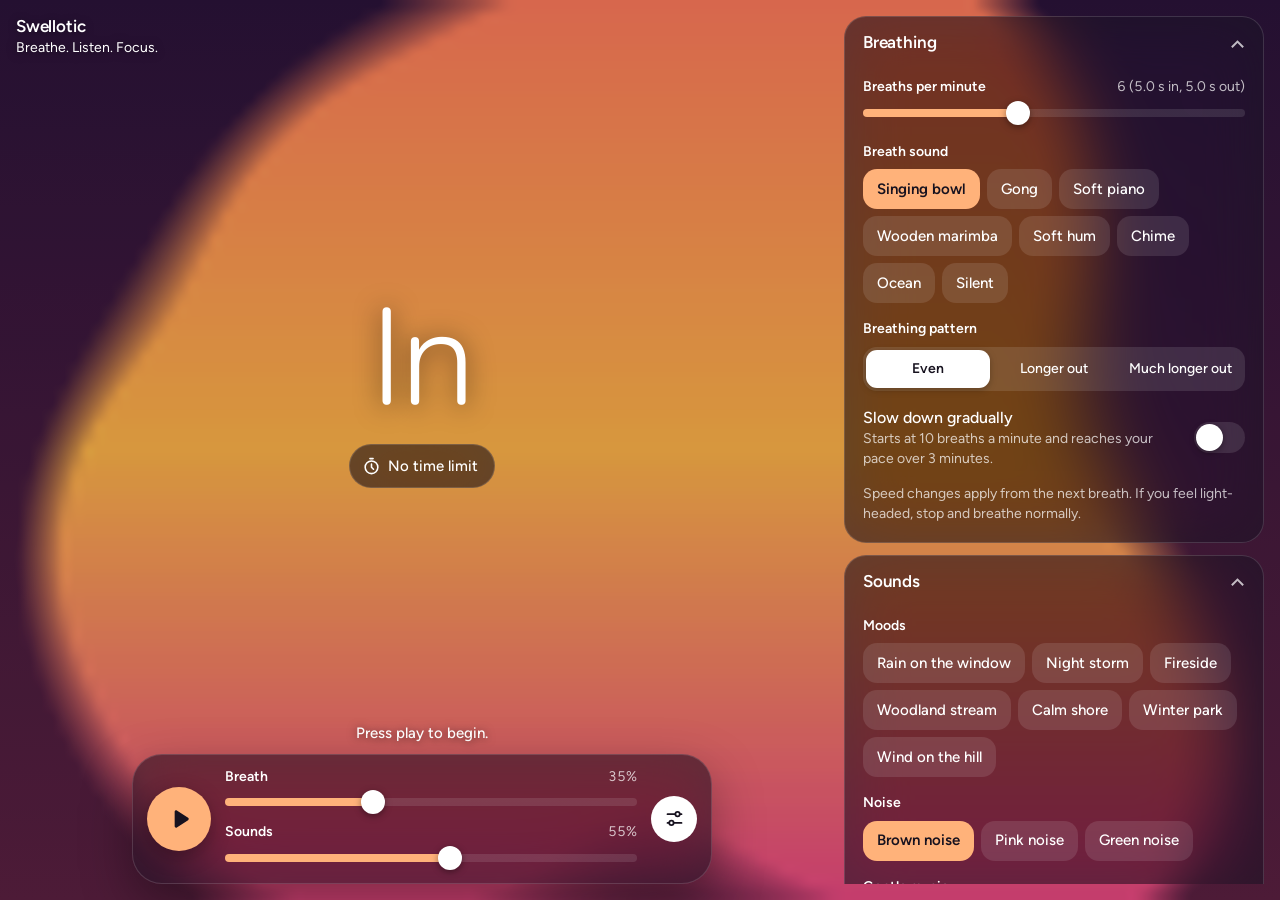
==== commit 3032e7b4: "Pause sessions instead of ending them, in both apps The play button now pauses and carries on. End s" ====
--- a/index.html
+++ b/index.html
@@ -51,6 +51,7 @@
     <div class="foot">
       <p id="status" role="status">Press play to begin.</p>
       <button id="resume" class="update glass" type="button" hidden>Sound paused. Tap to resume.</button>
+      <button id="end" class="update glass" type="button" hidden>End session</button>
       <button id="update" class="update glass" type="button" hidden>A new version is ready. Tap to update.</button>
       <div class="now glass" id="nowPlaying" hidden>
         <p class="now-info"><span id="pieceTitle"></span><small><span id="pieceTime"></span><span id="pieceBy"></span></small></p>
@@ -67,7 +68,7 @@
       <div class="bar glass">
         <button id="go" type="button" aria-label="Start">
           <svg class="play-icon" viewBox="0 0 24 24" aria-hidden="true"><path d="M8 5.3c0-1 1.1-1.6 2-1.1l10.4 6.7c.8.5.8 1.7 0 2.2L10 19.8c-.9.5-2-.1-2-1.1z"/></svg>
-          <svg class="stop-icon" viewBox="0 0 24 24" aria-hidden="true"><rect x="6" y="6" width="12" height="12" rx="2.5"/></svg>
+          <svg class="pause-icon" viewBox="0 0 24 24" aria-hidden="true"><rect x="6" y="5" width="4.2" height="14" rx="1.6"/><rect x="13.8" y="5" width="4.2" height="14" rx="1.6"/></svg>
         </button>
         <div class="mix">
           <div class="row"><label for="breathVol">Breath <output id="breathOut" for="breathVol"></output></label>
--- a/styles.css
+++ b/styles.css
@@ -108,9 +108,9 @@
 }
 #go:active { transform: scale(.93); }
 #go svg { width: 26px; height: 26px; fill: currentColor; }
-#go .stop-icon { display: none; }
+#go .pause-icon { display: none; }
 #go.playing .play-icon { display: none; }
-#go.playing .stop-icon { display: block; }
+#go.playing .pause-icon { display: block; }
 .round {
   width: 46px; height: 46px; border-radius: 50%; background: var(--well); display: grid; place-items: center;
 }
@@ -257,7 +257,7 @@
   .splash-wave.two { opacity: .85 !important; }
 }
 
-/* Prototype: Adjust sound row and sheet. */
+/* Adjust sound: the row under the sound choices, and the sheet it opens. */
 .adjust-row { display: flex; align-items: center; gap: 12px; width: 100%; min-height: 56px; padding: 10px 12px; border-radius: 16px; text-align: left;
   background: rgba(255, 255, 255, .07); border: 1px solid var(--hair); color: var(--ink); }
 .adjust-row[hidden] { display: none; }
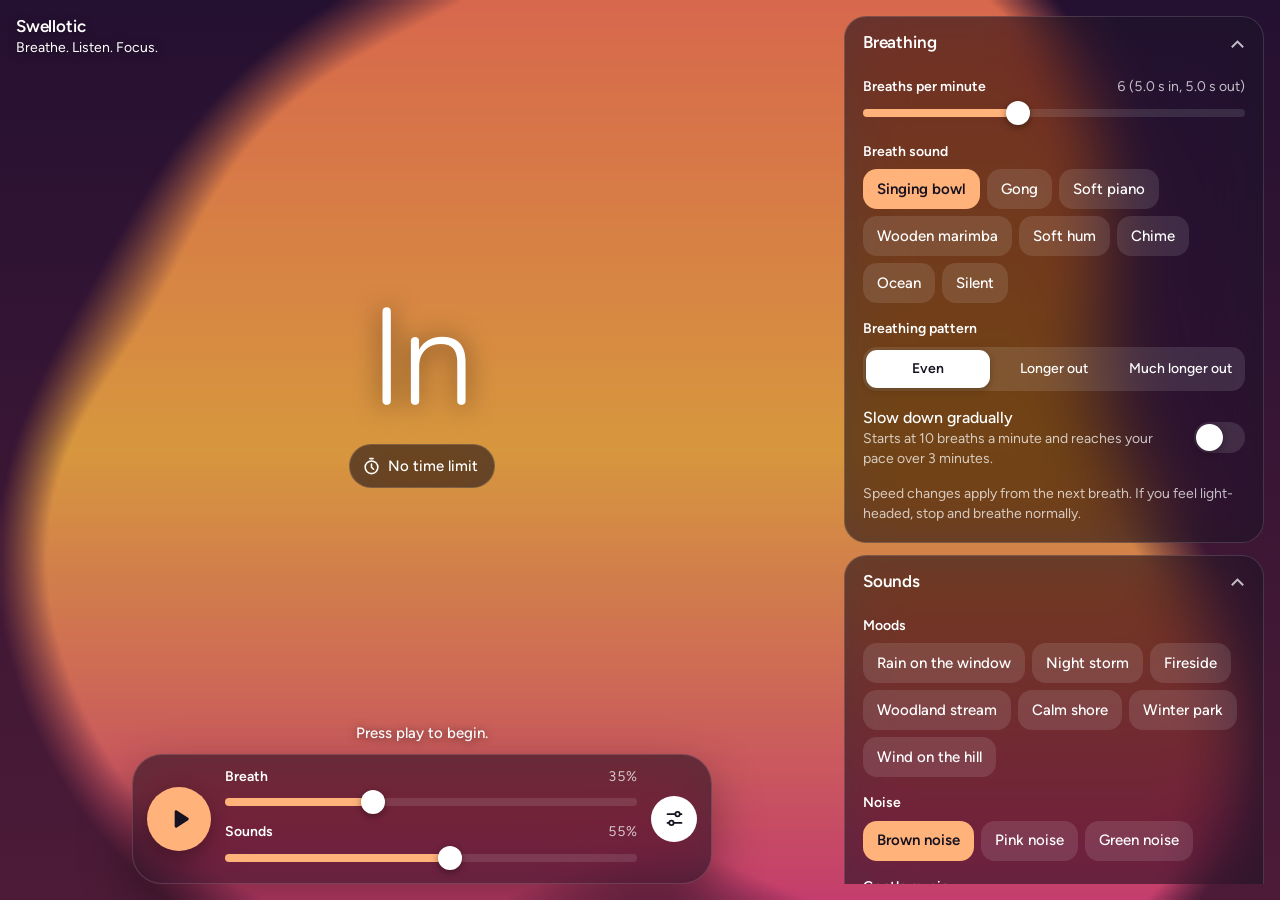
==== commit 0e7ef840: "Hide Put sounds in the room for My music app, and add a tip for computers The room effect only chang" ====
--- a/index.html
+++ b/index.html
@@ -114,7 +114,7 @@
           <label class="check" id="saveRow"><span>Save all for offline<small id="savedNote"></small></span><input id="saveAll" type="checkbox"></label>
         </div>
         <p class="note" id="trackNote"></p>
-        <label class="check"><span>Put sounds in the room<small>Keeps the breath close and makes the sounds seem further away in your headphones.</small></span><input id="room" type="checkbox"></label>
+        <label class="check" id="roomRow"><span>Put sounds in the room<small>Keeps the breath close and makes the sounds seem further away in your headphones.</small></span><input id="room" type="checkbox"></label>
       </div>
     </details>
 
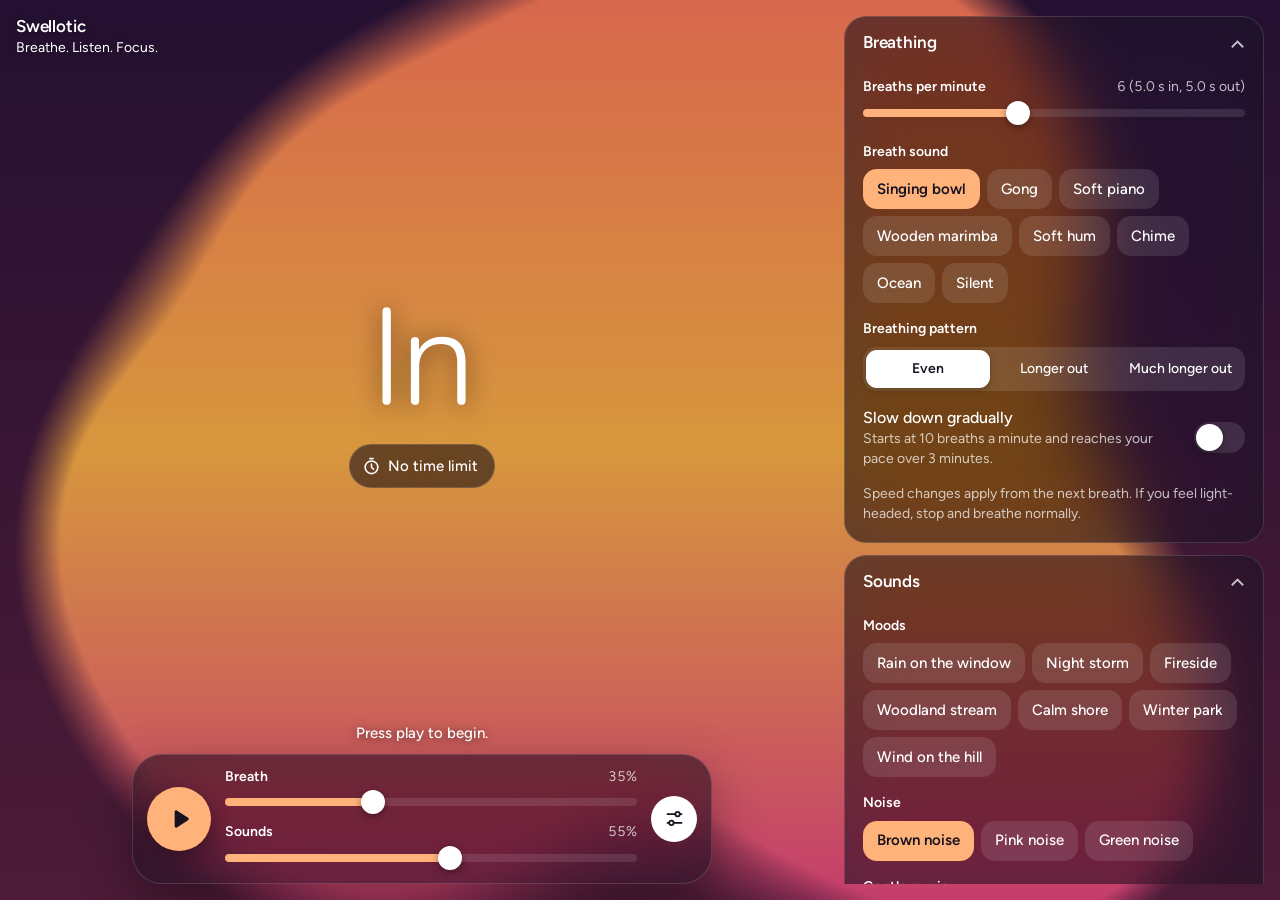
==== commit 49e4e236: "Fix the iPad Session popover header and let switches wrap The Session popover's navigation bar was c" ====
--- a/index.html
+++ b/index.html
@@ -141,7 +141,7 @@
       <button class="tab" id="tab-interval" type="button" role="tab" aria-controls="pane-interval">Interval</button>
     </div>
     <div class="pane" id="pane-timer" role="tabpanel" aria-labelledby="tab-timer">
-      <p class="note">Breathe until you press stop, or for a set time.</p>
+      <p class="note">Breathe until you end the session, or for a set time.</p>
       <fieldset><legend>Stop after</legend><div class="chips" id="limit"></div></fieldset>
       <div class="row" id="customRow" hidden><label for="customMin">Custom length <output id="customOut" for="customMin"></output></label>
         <input id="customMin" type="range" min="5" max="240" step="5"></div>
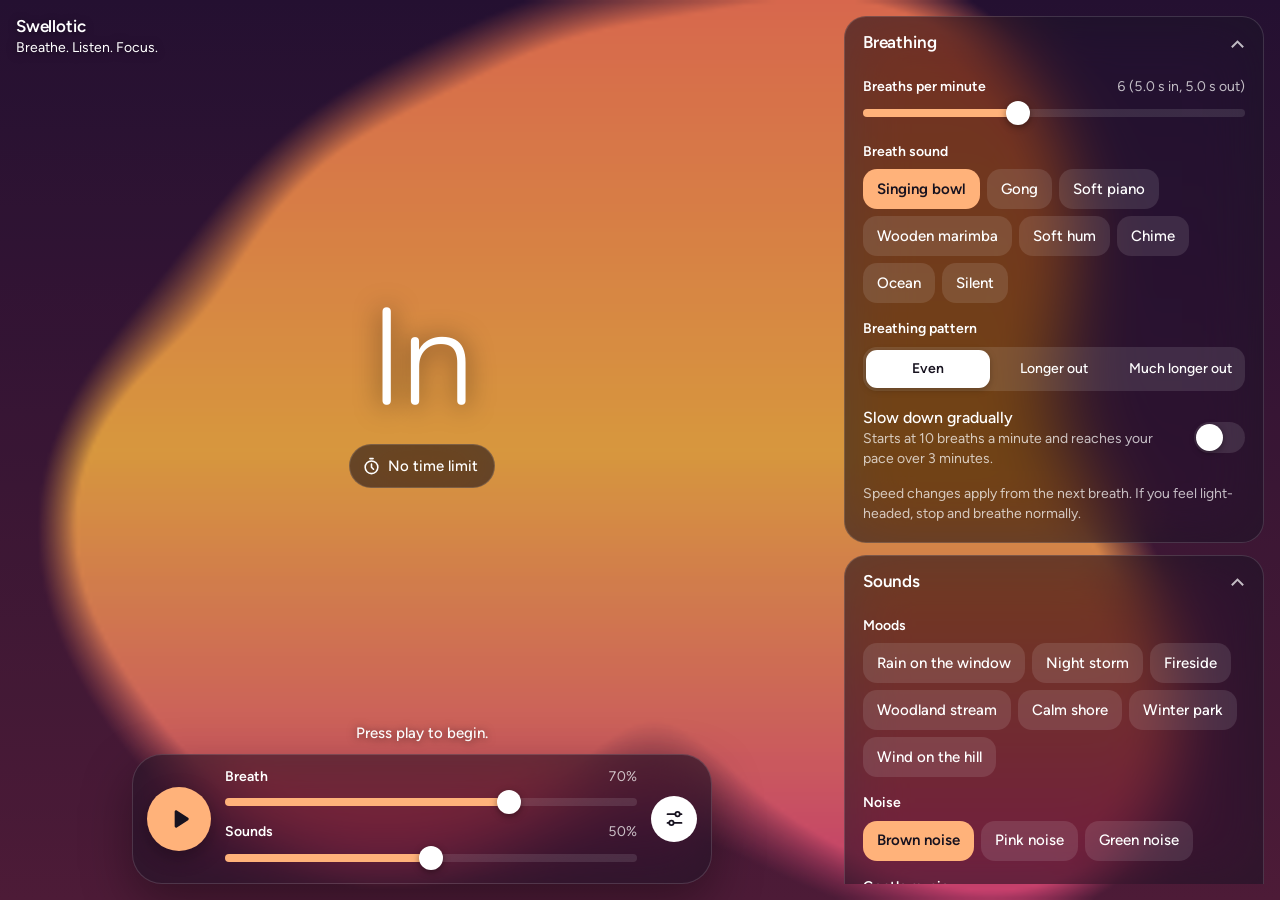
==== commit 0f36051e: "Remove Countdown, add None as a sound, and let Reset be undone In both apps: the Countdown switch is" ====
--- a/index.html
+++ b/index.html
@@ -42,7 +42,6 @@
     <div class="top"><div class="brand"><h1>Swellotic</h1><p class="tagline">Breathe. Listen. Focus.</p></div></div>
     <div class="phase">
       <span id="word">In</span>
-      <span id="timing" class="glass" hidden></span>
       <button id="sessionBtn" class="session-btn glass" type="button" aria-haspopup="dialog" aria-controls="sessionSheet" aria-expanded="false">
         <svg viewBox="0 0 24 24" aria-hidden="true"><circle cx="12" cy="13" r="8"/><path d="M12 9v4l2.5 2.5M10 2h4"/></svg>
         <span class="sr">Session: </span><span id="sessionSum"></span>
@@ -124,7 +123,6 @@
           <fieldset><legend>Scene</legend><div class="chips" id="visual"></div></fieldset>
           <fieldset><legend>Colours</legend><div class="chips" id="palette"></div></fieldset>
           <label class="check"><span>In and Out</span><input id="words" type="checkbox"></label>
-          <label class="check"><span>Countdown</span><input id="countdown" type="checkbox"></label>
         </div>
       </details>
     <p class="links"><a href="support.html">Help</a><a href="privacy.html">Privacy</a></p>
--- a/styles.css
+++ b/styles.css
@@ -57,7 +57,6 @@
   font: 300 clamp(4.5rem, 14vw, 8.5rem)/1 var(--round); letter-spacing: -.02em;
   text-shadow: 0 2px 26px rgba(0, 0, 0, .55);
 }
-#timing { font-size: .9375rem; font-weight: 500; font-variant-numeric: tabular-nums; padding: 5px 14px; border-radius: 999px; }
 .foot { display: grid; gap: 10px; justify-items: center; }
 #status { margin: 0; font-size: .9375rem; font-weight: 500; text-align: center; text-shadow: 0 1px 10px rgba(0, 0, 0, .6); }
 #status:empty { display: none; }
